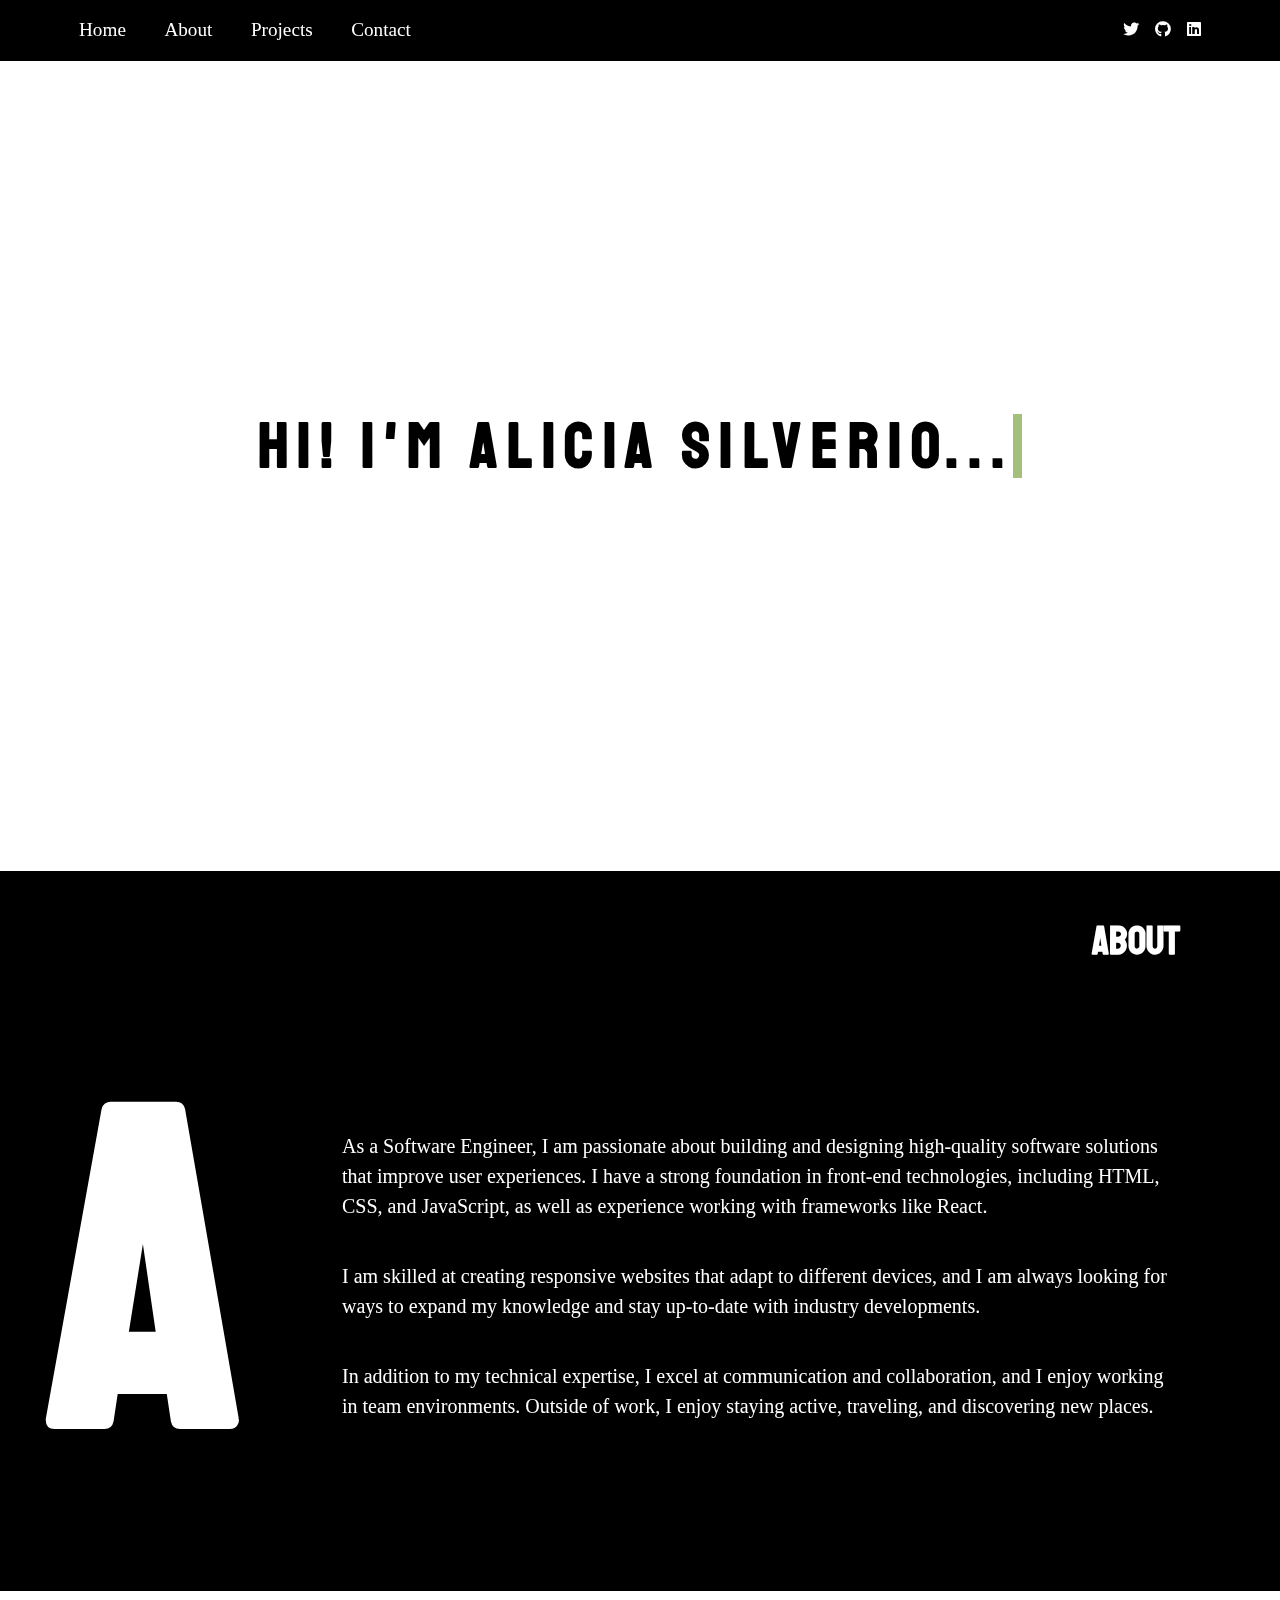
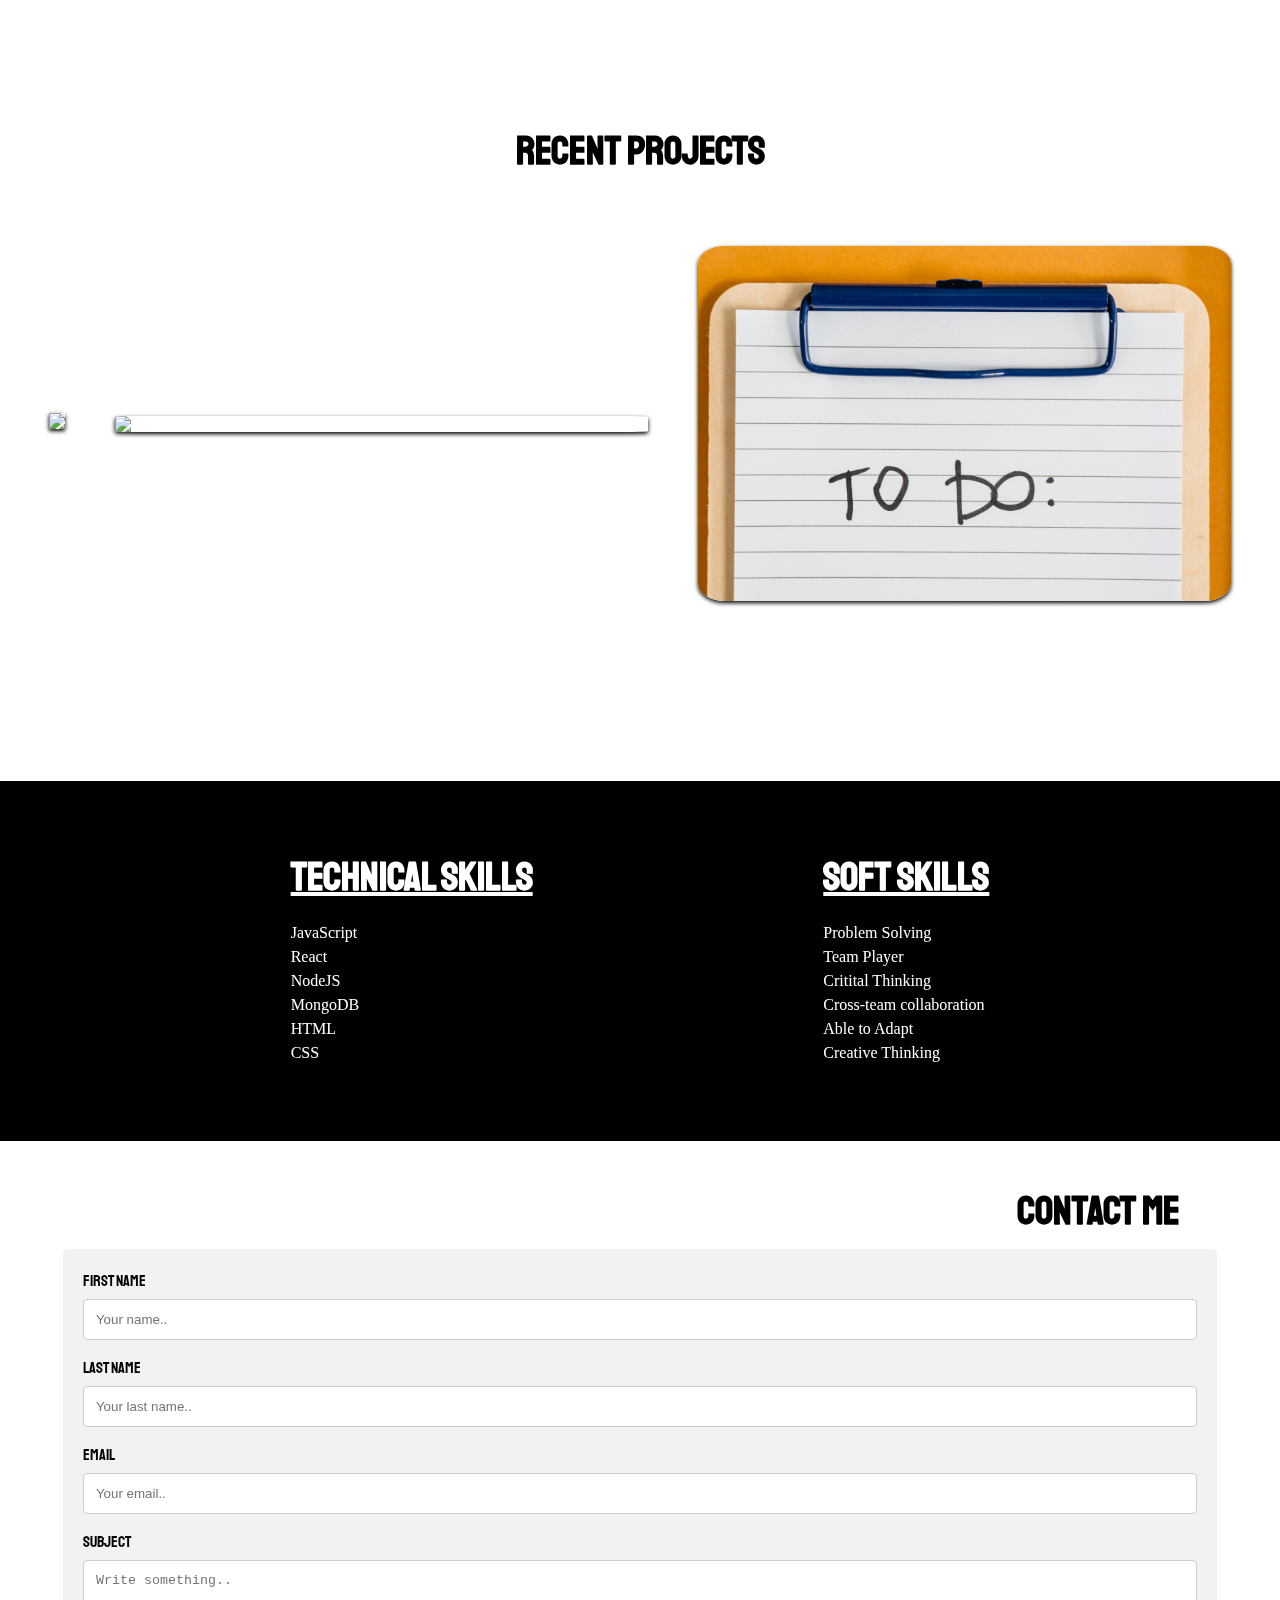
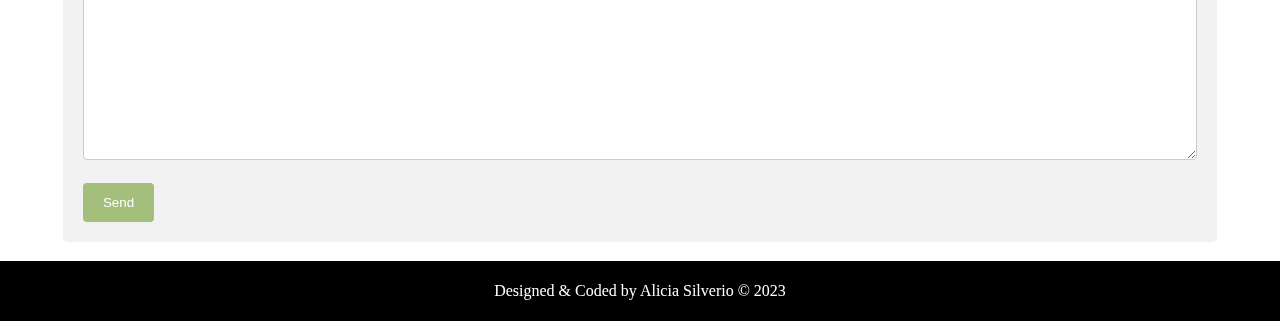
==== index.html @ 3a00648f "year update" ====
<!DOCTYPE html>
<html lang="en">
  <head>
    <meta charset="UTF-8" />
    <meta name="viewport" content="width=device-width, initial-scale=1.0" />
    <title>Alicia's Site &hearts;</title>
    <script src="https://unpkg.com/scrollreveal"></script>
    <script src="https://unpkg.com/cursor-effects@latest/dist/browser.js"></script>
    <link rel="stylesheet" href="https://cdnjs.cloudflare.com/ajax/libs/font-awesome/5.14.0/css/all.min.css"/>
    <link rel="stylesheet" href="style.css" />
  </head>
  <!-- Body -->
  <body>
    <nav class="navbar">
      <div class="nav-center">
        <!-- nav header -->
        <div class="nav-header">
            <!-- links -->
          <ul class="links">
            <li>
              <a href="#home-section" class="nav-links" >home</a>
            </li>
            <li>
              <a href="#about-me-section" class="nav-links">about</a>
            </li>
            <li>
              <a href="#projects-section" class="nav-links">projects</a>
            </li>
            <li>
              <a href="#contact-section" class="nav-links">contact</a>
            </li>
          </ul>          
          <button class="nav-toggle">
            <i class="fas fa-bars"></i>
          </button>
        </div>



        <!-- social media -->
        <ul class="social-icons">
          <li>
            <a href="https://twitter.com/aliciasilverio_" target="_blank">
              <i class="fab fa-twitter"></i>
            </a>
          </li>
          <li>
            <a href="https://github.com/aliciasilverio" target="_blank">
              <i class="fab fa-github"></i>
            </a>
          </li>
          <li>
            <a href="https://www.linkedin.com/in/alicia-silverio/" target="_blank">
              <i class="fab fa-linkedin"></i>
            </a>
          </li>
        </ul>
      </div>
    </nav>

      

    <!-- Home Section -->
    <a name="home-section">
    <section class="home-section">
      
      <div class="typewriter">
        <h1>Hi! I'm Alicia Silverio...</h1>
        <h2 id="showMe">Software Engineer</h2>
      </div>
    </section>
  </a>

<!-- z-index 0: video background -->
<!-- z-index 1: white background -->
<!-- z-index 2: heart with transparent background and video background on the same index-->

    <!-- About Me Section -->
    <a name="about-me-section">
    <section class="about-me-section">
      <h2 class="about">About</h2>
      <div class="col-container" class="about-me-text-section">
        <div>
          <h1 class="A" >A</h1>
        </div>
        <div class="col">
          <p class="about-me-text">As a Software Engineer, I am passionate about building and designing high-quality software solutions that improve user experiences. I have a strong foundation in front-end technologies, including HTML, CSS, and JavaScript, as well as experience working with frameworks like React.</p>
          <p class="about-me-text">I am skilled at creating responsive websites that adapt to different devices, and I am always looking for ways to expand my knowledge and stay up-to-date with industry developments. </p>
          <p class="about-me-text">In addition to my technical expertise, I excel at communication and collaboration, and I enjoy working in team environments. Outside of work, I enjoy staying active, traveling, and discovering new places.</p>
        </div>
      </div>
      </section>
    </a>
      

        <!-- Projects Section -->
        <a name="projects-section">
<section class="projects-section">
<!-- <div class="giphy">
  <iframe src="https://giphy.com/embed/3oEjI6SIIHBdRxXI40" width="480" height="480" frameBorder="0" class="giphy-embed"></iframe><a href=""></a>
  <iframe src="https://giphy.com/embed/3oEjI6SIIHBdRxXI40" width="480" height="480" frameBorder="0" class="giphy-embed"></iframe><a href=""></a>
  <iframe src="https://giphy.com/embed/3oEjI6SIIHBdRxXI40" width="480" height="480" frameBorder="0" class="giphy-embed"></iframe><a href=""></a>
</div> -->
    <h2 class="projects-h2">Recent Projects</h2>
    <div class="projects-container">
    <div class="projects">
      <img src="images/colors.jpeg" class="images">
      <div class="project-info">
        <div class="project-title">Color Flipper</div>
        <p style="margin-left: 20px; margin-right: 20px;">Color Flipper is a web app that allows users to flip through different colors and find the perfect shade. There are two modes available: predefined colors or a selection of hex colors. Users can easily experiment with different color combinations.</p>
        <div class="buttons-container">
          <a class="github-button-link" href="https://github.com/aliciasilverio/color-flipper" target="__blank" rel="noreferrer noopener">GitHub</a>
          <!-- <a class="site-button-link" href="https://aliciasilverio.github.io/color-flipper/" target="__blank" rel="noreferrer noopener">Site</a> -->
        </div>      
      </div>
    </div>

    <div class="projects">
      <img src="images/videoify.jpeg" class="images">
      <div class="project-info">
        <div class="project-title">Videoify</div>
        <p style="margin-left: 20px; margin-right: 20px;">"Videoify" is a music web app that allows users to search for and add their favorite YouTube videos to a personalized playlist. It has full CRUD functionality and uses the YouTube API.</p>
        <div class="buttons-container">
          <a class="github-button-link" href="https://github.com/aliciasilverio/Video-ify-front-end" target="__blank" rel="noreferrer noopener">GitHub</a>
        </div>    
      </div>
    </div>
    <div class="projects">
      <img src="images/to-do.jpeg" class="images">
      <div class="project-info">
        <div class="project-title">To-Do Project</div>
        <p style="margin-left: 20px; margin-right: 20px;">This web app that allows users to add, remove, and prioritize tasks in an efficient and user-friendly manner. It is responsive and built with HTML, CSS, and JavaScript to provide a seamless user experience.</p>
        <div class="buttons-container">
          <a class="github-button-link" href="https://github.com/aliciasilverio/todo-list" target="__blank" rel="noreferrer noopener">GitHub</a>
          <!-- <a class="site-button-link" href="https://aliciasilverio.github.io/todo-list/" target="__blank" rel="noreferrer noopener">Site</a> -->
        </div>
      </div>
    </div>
    </div>
</section>
</a>

      <!-- Background Video Section -->
      <section class="background-video-section">
        <div class="parallaxvideo">
          <video autoplay muted loop>
          <source src="videos/Grass - 66810.mp4" type="video/mp4">
          </video>
        </div>
      </section>

<!-- Skills Section -->

<section class="skills-section">

    <div class="technical">
    <h2>Technical Skills</h2>
    <br>
    <ul>
      <li>JavaScript</li>
      <li>React</li>
      <li>NodeJS</li>
      <li>MongoDB</li>
      <li>HTML</li>
      <li>CSS</li>
    </ul>
  </div>
  <div class="soft">
    <h2>Soft Skills</h2>
    <br>
    <ul>
      <li>Problem Solving</li>
      <li>Team Player</li>
      <li>Critital Thinking</li>
      <li>Cross-team collaboration</li>
      <li>Able to Adapt</li>
      <li>Creative Thinking</li>
    </ul>
  </div>
</section>

<!-- Contact Section -->
<a name="contact-section">
<section class="contact-section">
  <h2 class="contact">Contact Me</h2>
  <div class="col-container" class="about-me-text-section">
      <div class="container">
        <form action="mailto:someone@example.com" method="post" enctype="text/plain">      

          <label for="fname">First Name</label>
          <input type="text" id="fname" name="firstname" placeholder="Your name..">
      
          <label for="lname">Last Name</label>
          <input type="text" id="lname" name="lastname" placeholder="Your last name..">
      
          <label for="email">Email</label>
          <input type="text" id="email" name="email" placeholder="Your email..">

          <label for="subject">Subject</label>
          <textarea id="subject" name="subject" placeholder="Write something.." style="height:200px"></textarea>
      
          <input type="submit" value="Send">
      
        </form>
      </div>
    </div>
  </div>
</section>
</a>

<div class="footer">
  <p>Designed & Coded by Alicia Silverio © 2023</p>
</div>


    <!-- javascript -->
    <script src="app.js"></script>
  </body>
</html>
---- style.css ----
/* #F2D7D9 #D3CEDF #9CB4CC #748DA6 */
@import url("https://fonts.googleapis.com/css?family=Open+Sans|Roboto:400,700&display=swap");
@import url('https://fonts.googleapis.com/css2?family=Cairo+Play:wght@1000&family=Itim&family=Nabla&family=Noto+Sans:wght@500&family=Roboto:wght@300&family=Rubik+Vinyl&family=Zen+Dots&display=swap');
@import url('https://fonts.googleapis.com/css2?family=Cairo+Play:wght@1000&family=Itim&family=Nabla&family=Noto+Sans:wght@500&family=Roboto:wght@300&family=Rubik+Vinyl&family=Sacramento&family=Staatliches&family=Zen+Dots&display=swap');

*,
::after,
::before {
  margin: 0;
  padding: 0;
  box-sizing: border-box;
}

html {
  scroll-behavior: smooth;
  margin-bottom: 0;
}
body {
  /* background: linear-gradient(to right, #F08D7E, #EFA18A,#E2BAB1,#DDA6B9,#ACAEC5); */
  line-height: 1.5;
  font-size: 0.875rem;
  background-color: white;
  max-width: 100%;
}

  img {
  max-width:100%;
  max-height:100%;
}

  ul {
  list-style-type: none;
}

  a {
  text-decoration: none;
  cursor: pointer;
  color: black;
  border-color: black;
  
}

h1 {
    color: black;
    font-size: 3rem;
}

h2 {
  color: black;
  font-size: 2rem;
  font-weight: 1000;
  font-family: 'Staatliches', cursive;
}

h3 {
  color: black;
  font-size: 1.25rem;
}

h4 {
  color: black;
  font-size: 0.875rem;
}

p {
  color: black;
  display: block;
  margin-block-start: 1em;
  margin-block-end: 1em;
  margin-inline-start: 0px;
  margin-inline-end: 0px;
}

@media screen and (min-width: 800px) {
  h1 {
    font-size: 4rem;
  }
  h2 {
    font-size: 2.5rem;
  }
  h3 {
    font-size: 1.75rem;
  }
  h4 {
    font-size: 1rem;
  }
  body {
    font-size: 1rem;
  }
  h1,
  h2,
  h3,
  h4 {
    line-height: 1;
  }

}

hr {
  height: 25px;
  background: url(/uploads/media/default/0001/01/e7a97bd9b2d25886cc7b9115de83b6b28b73b90b.jpeg) no-repeat center;
  border: none;
}

/* section */
.section {
  padding: 5rem 0;
}

.section-center {
  width: 90vw;
  margin: 0 auto;
  max-width: 1170px;
}

 @media screen and (min-width: 992px)  {
  .section-center {
    width: 95vw;
  }
}


/* 
Navbar
*/

nav {
background-color: #000000;
box-shadow: 0 2px 4px 0 rgba(255, 255, 255, 0.842);
position: sticky;
top: 0;
z-index: 2;
transition: top 0.3s;
}
.nav-header {
  display: flex;
  align-items: center;
  justify-content: space-between;
  padding: 1rem;
}
.nav-toggle {
  font-size: 1.5rem;
  background: transparent;
  border-color: transparent;
  transition: var(--transition);
  cursor: pointer;
  color: white;
}
.nav-toggle:hover {
  transform: rotate(90deg);
}
.logo {
  height: 40px;
}
.links a {
  color: white;
  font-size: 1.2rem;
  text-transform: capitalize;
  display: block;
  padding: 0.5rem 1rem;
  transition: var(--transition);
}
.nav-links{
  transition: 0.3s;
}
.nav-links:hover {
  color: #A4BE7B;
  transform: scale(1.2)
}
.nav-links:active {
  color: #A4BE7B;
}

.social-icons {
  display: none;
}
.links {
  height: 0;
  overflow: hidden;
  transition: var(--transition);
  gap: 2.5vh;
}

.show-links {
  height: 12rem;
}
/* diff screen size */
@media screen and (min-width: 845px) {
  .nav-center {
    max-width: 1170px;
    margin: 0 auto;
    display: flex;
    align-items: center;
    justify-content: space-between;
    padding: 1rem;
  }
  .nav-header {
    padding: 0;
  }
  .nav-toggle {
    display: none;
  }
  .links {
    height: auto;
    display: flex;
  }
  .links a {
    padding: 0;
    margin: 0 0.5rem;
  }
  .links a:hover {
    padding: 0;
    background: transparent;
  }
  .social-icons {
    display: flex;
    text-decoration: none;
  }
  .social-icons a {
    margin: 0 0.5rem;
    transition: var(--transition);
    color: white;
  }
  .social-icons a:hover {
    color: #957BBE;
}

/* CSS code for the link animation */
.animated-link {
  transition: all 0.2s ease-in-out;
}

/* When the mouse hovers over the link, increase the font size */
.animated-link:hover {
  transform: scale(1.5);
}
.C {
  display: none
  }

}
/* HOME SECTION */
.home-section {
  height: 90vh;
  display: flex;
  flex-direction: column;
  align-items: center;
  justify-content: center;
  background: transparent;
}

@keyframes gradient {
    0% {
        background-position: 0% 50%;
    }
    50% {
        background-position: 100% 50%;
    }
    100% {
        background-position: 0% 50%;
    }
}

.typewriter {
  display: flex;
  flex-direction: column;
}
.typewriter h1 {
  overflow: hidden; /* Ensures the content is not revealed until the animation */
  border-right: .15em solid #A4BE7B; /* The typwriter cursor */
  white-space: nowrap; /* Keeps the content on a single line */
  margin: 0 auto; /* Gives that scrolling effect as the typing happens */
  letter-spacing: .15em; /* Adjust as needed */
  font-family: 'Staatliches', cursive;
  animation: 
    typing 3.5s steps(40, end),
    blink-caret .75s step-end infinite;
}
/* The typing effect */
@keyframes typing {
  from { width: 0 }
  to { width: 100% }
}
/* The typewriter cursor effect */
@keyframes blink-caret {
  from, to { border-color: transparent }
  50% { border-color: #A4BE7B; }
}

#showMe {
  animation: cssAnimation 0s 4s forwards;
  visibility: hidden;
  color: #A4BE7B;
}
@keyframes cssAnimation {
  to   { visibility: visible; }
}




/* background */


@keyframes slide {
  0% {
    transform:translateX(-25%);
  }
  100% {
    transform:translateX(25%);
  }
}

/* heart */

/* #heart {
  position: absolute;
  width: 100px;
  height: 90px;
  margin-top: 10px;
  z-index: 1
}

#heart::before, #heart::after {
  content: "";
  position: absolute;
  top: 0;
  width: 52px;
  height: 80px;
  border-radius: 50px 50px 0 0;
  background: transparent;
}
#heart::before {
  left: 50px;
  transform: rotate(-45deg);
  transform-origin: 0 100%;
}
#heart::after {
  left: 0;
  transform: rotate(45deg);
  transform-origin: 100% 100%;
} */


/* ABOUT ME SECTION */
.about-me-section {
  min-height: 70vh;
  background-color: black;
  z-index: 2
}
.about {
  color: white;
  text-align: right;
  margin-right: 100px;
  padding-top: 50px;
  font-family: 'Staatliches', cursive;
}
.A {
  color: white;
  font-family: 'Courier New', Courier, monospace;
  font-size: 450px;
  font-family: 'Staatliches', cursive;
}
.about-me-text {
 color: white;
}
.col-container {
min-height: 70vh;
display: flex;
flex-direction: row;
justify-content: center;
align-items: center;
align-content: center;
margin-left: 50px;
margin-right: 50px;
}
.col {
margin-left: 100px;
margin-right: 50px;
display: flex;
flex-direction: column;
justify-content: space-between;
font-size: 20px;
}



/* Background Video Section */

/* .background-video-section { */
  /* height: 100vh;
  width: 100vh; */
/* } */

.parallaxvideo{ 
  /* height: 300px; */
  padding-bottom: 50px;
  padding-top: 50px; 
}
.parallaxvideo video{ 
  min-width:fit-content;
  position: fixed;
  top:0;
  z-index: -999;
}
.parallaxvideo h1 {
color: #fff;
font-size: 76px;
font-weight: 700;
text-align: center;
text-transform: uppercase;
}



/* PROJECTS SECTION */
/* .giphy {
  position: absolute; 
  display: flex;
} */

.projects-section {
  min-height: 70vh;
  display: flex;
  align-items: center; 
  margin-top: 60px;
  background-color: white;
  flex-direction: column;
  z-index: 2;
}

.projects-h2 {
  margin-bottom: 50px;
  margin-top: 80px;
  font-family: 'Staatliches', cursive;
}
.projects-h2:hover {transform: scale(1.1)}


.project-title {
  font-weight: bold;
  font-family: 'Staatliches', cursive;
  font-size: 20px;
}

.projects {
  margin: 25px;
  display: flex;
  align-items: center;
  position: relative;
  text-align: center;
}
.projects-container {
  display: flex;
  flex-direction: row;
}
.images {
  width: 533.3px;
  height: 333.3px;
  border-radius: 5%;
  opacity: 1;
  height: auto;
  backface-visibility: hidden;
  position: relative; 
  box-shadow: 0 2px 4px 0 black;
}

.projects:hover .images {
  filter: blur(4px);
}
.projects div{
  opacity: 0;
}
.projects:hover div{
  opacity: 1;
}
.project-info{
  display: flex;
  flex-direction: column;
  justify-content: center;
  align-items: center;
  text-align: center;
  color: #000000;
  background-color: rgb(255, 255, 255, 0.8);
  border-radius: 5%;
  width: 355.55px;
  height: 222.2px;
  font-size: 0.8rem;
  position: absolute;
  top: 50%;
  left: 50%;
  transform: translate(-50%, -50%);
}
/* Text (located inside of "projects" div) is hidden until hovered over */
.github-button-link {
  background-color: transparent;
  border: 1px solid #000000;
  border-radius: 5px;
  padding: 2px 20px;
  margin: 0px 5px;
}

.github-button-link:hover {
  background-color: black;
  color: white;
}

.site-button-link {
  background-color: transparent;
  border: 1px solid #000000;
  border-radius: 5px;
  padding: 2px 20px;
  margin: 0px 5px;
}

.site-button-link:hover {
  background-color: #A4BE7B;
  color: white;
  border: 1px solid #A4BE7B;

}




/* smaller screen PROJECTS */
@media screen and (max-width: 650px) {
  body {
    line-height: 1.5;
    font-size: 0.875rem;
    background-color: white;
    max-width: 100%;
  }
  img {
    max-width:fit-content;
    max-height:fit-content;
  }
  .projects {
    margin: 15px;
  }
  .projects-section {
    min-height: 1300px;
    min-width: fit-content;
    display: flex;
    align-items: center; 
    flex-direction: column;
  }
  
  .projects {
    margin: 25px;
    display: flex;
    align-items: center;
    text-align: center;
  }
  .projects-container {
    display: flex;
    flex-direction: column;
  }
  .images {
    min-width: 533.3px;
    min-height: 333.3px;
    border-radius: 5%;
  }

   .parallaxvideo { /* hottie */
    display: none;
  }
  .home-section {
    background: linear-gradient(-45deg,#000000, #A4BE7B, #957BBE, #ffffff );
    background-size: 400% 400%;
    animation: gradient 15s ease infinite;
  }
  .project-info{
    /* display: flex; */
    flex-direction: column;
    min-width: 355.55px;
    min-height: 222.2px;
  }
.C {
  display: none;
}
.A {
  display: none;
}
  }
  .about-me-text-section {
    min-height: fit-content;
  }


/* SKILLS */

.skills-section {
  background-color: #000000;
  height: 40vh;
  display: flex;
  flex-direction: row;
  justify-content: space-evenly;
  align-items: center;
}
.skills-section h2{
  color: white;
  font-family: 'Staatliches', cursive;
}
.technical {
  color: white;
  display: flex;
  flex-direction: column;
}
.technical h2{text-decoration: underline;}
.technical h2:hover{transform: scale(1.1)}
.technical li{
  text-decoration: none;
  font-size: 16px;
}
.soft {
  color: white;
  display: flex;
  flex-direction: column;
}
.soft li {
  text-decoration: none;
  font-size: 16px;
}
.soft h2 {text-decoration: underline;}
.soft h2:hover{transform: scale(1.1)}

/* CONTACT SECTION */


.contact-section {
  min-height: 80vh;
  background-color: white;
  z-index: 2;
}
.contact {
  color: black;  text-align: right;
  margin-right: 100px;
  padding-top: 50px;
  font-family: 'Staatliches', cursive;
}
/* .C {
  font-family: 'Courier New', Courier, monospace;
  font-size: 450px;
  font-family: 'Staatliches', cursive;
} */
label {
  font-family: 'Staatliches', cursive;

}

/* Style inputs with type="text", select elements and textareas */
input[type=text], select, textarea {
  width: 100%; /* Full width */
  padding: 12px; /* Some padding */ 
  border: 1px solid #ccc; /* Gray border */
  border-radius: 4px; /* Rounded borders */
  box-sizing: border-box; /* Make sure that padding and width stays in place */
  margin-top: 6px; /* Add a top margin */
  margin-bottom: 16px; /* Bottom margin */
  resize: vertical /* Allow the user to vertically resize the textarea (not horizontally) */
  
}


/* Style the submit button with a specific background color etc */
input[type=submit] {
  background-color: #A4BE7B;
  color: white;
  padding: 12px 20px;
  border: none;
  border-radius: 4px;
  cursor: pointer;
}

/* When moving the mouse over the submit button, add a darker green color */
input[type=submit]:hover {
  background-color: #957BBE;
}

/* Add a background color and some padding around the form */
.container {
  border-radius: 5px;
  background-color: #f2f2f2;
  padding: 20px;
}
/*  */






/* FOOTER  */
.footer {
  bottom: 0;
  width: 100%;
  height: 2.5rem;  
  background-color: black;
  text-align: center;
  height: 60px;
  display: flex;
  flex-direction: column;
  justify-content: center;
  align-items: center;
  z-index:3;
  margin: 0;
}
.footer p:hover {
  color: #957BBE;
}

.footer p{
  color: white;
} 
 

/* FADING THESE IN */

/* #A4BE7B #957BBE */
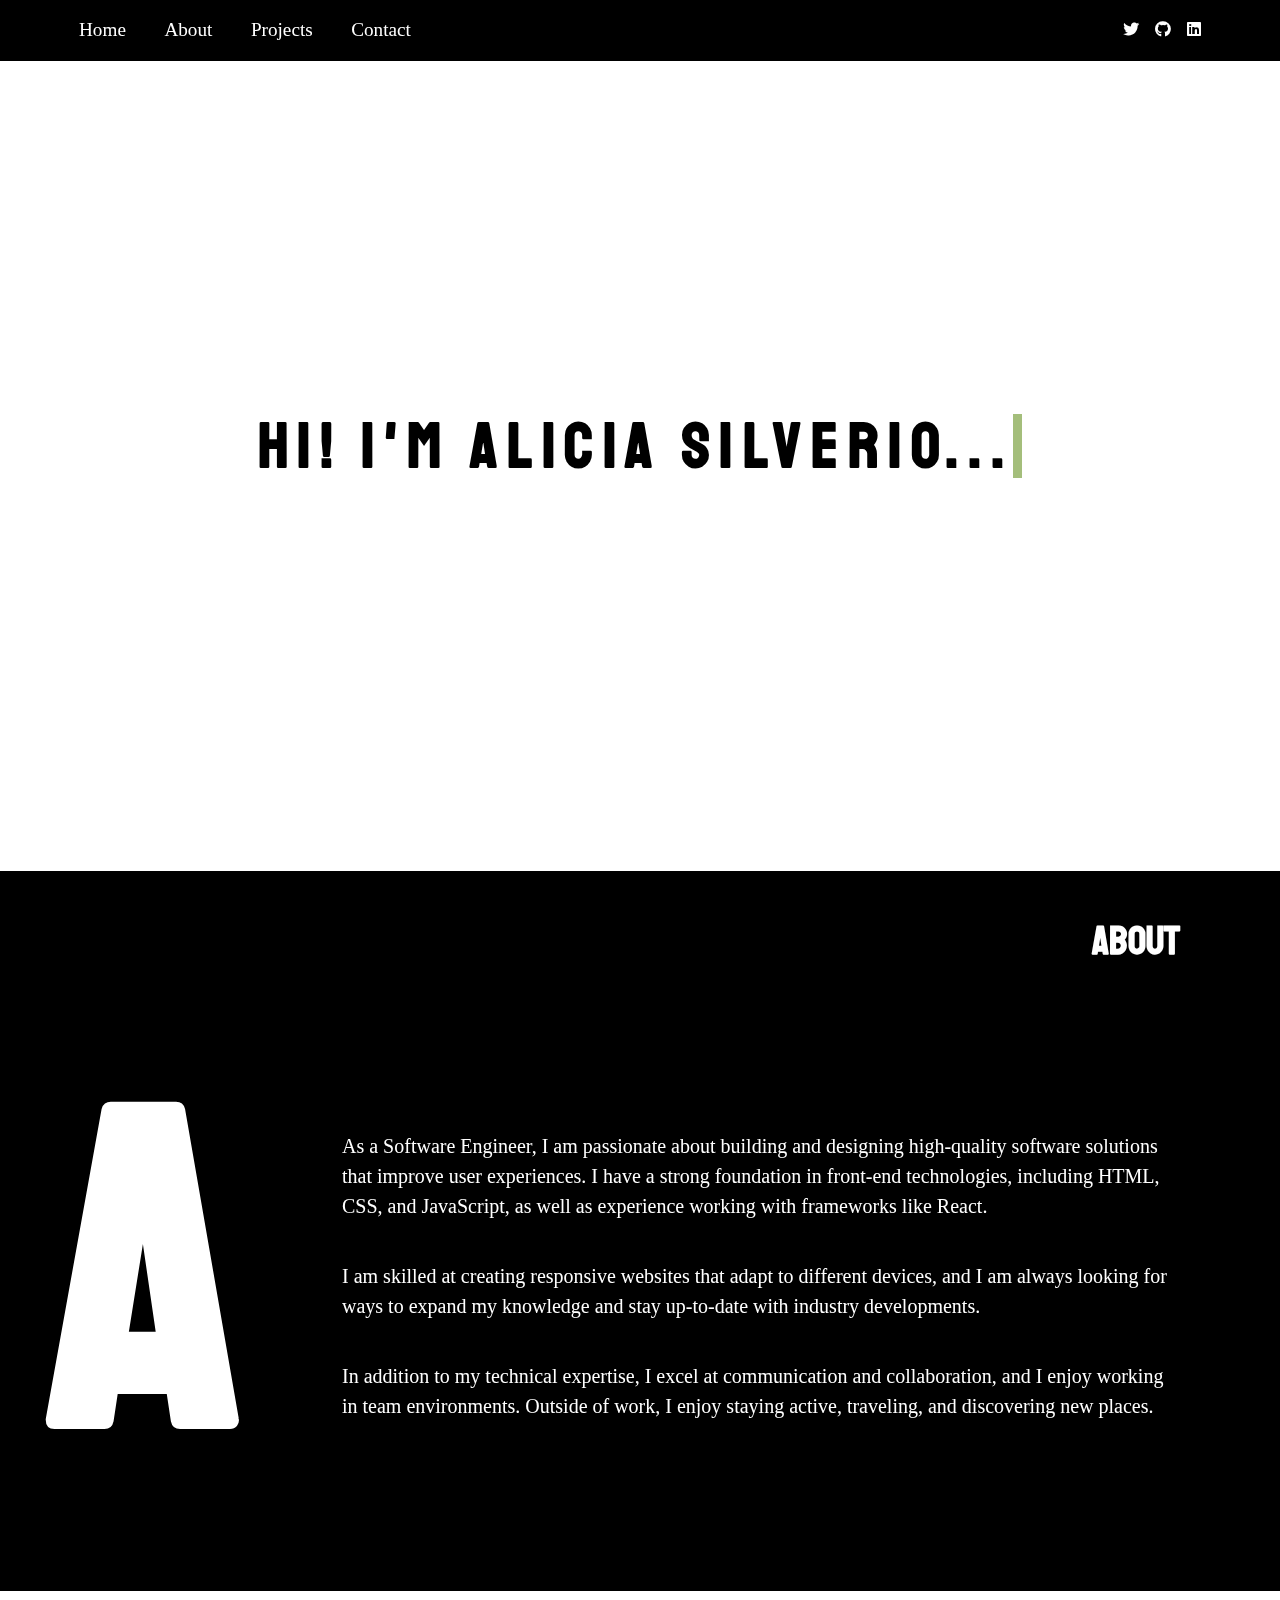
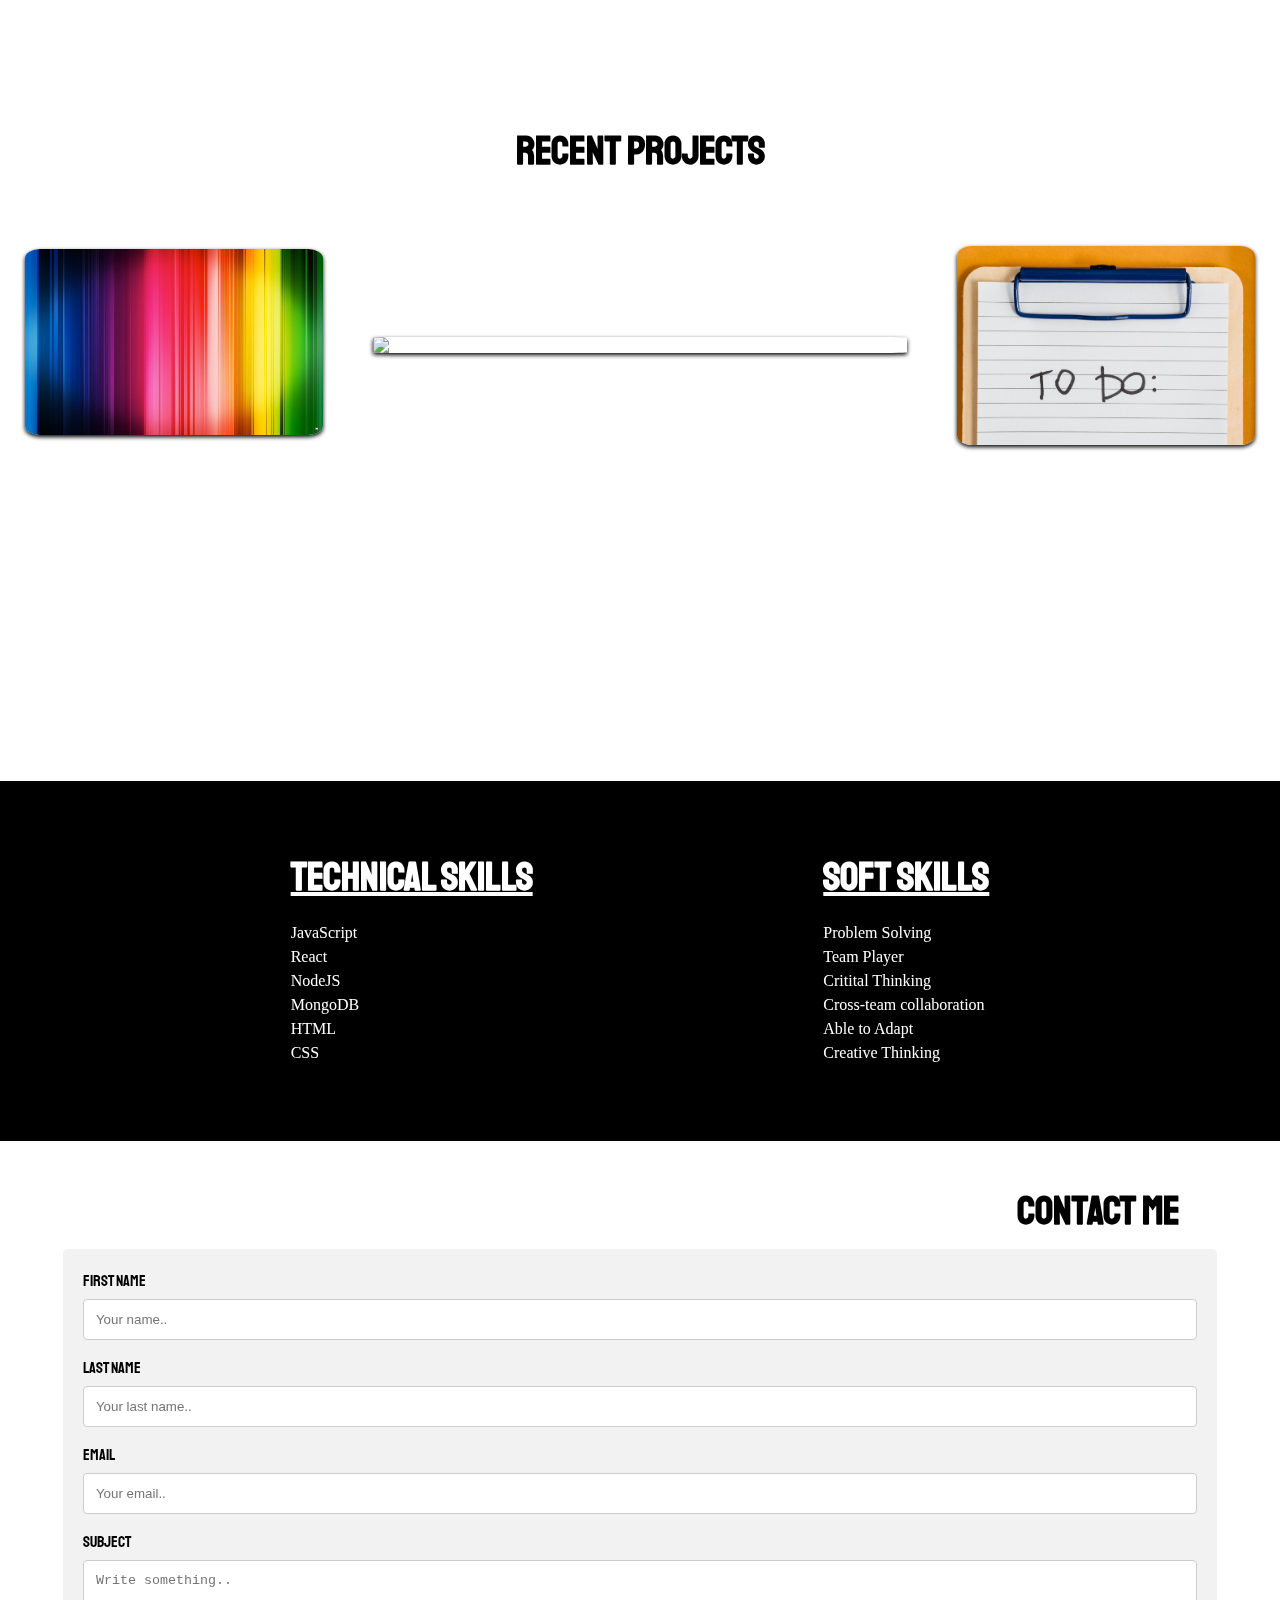
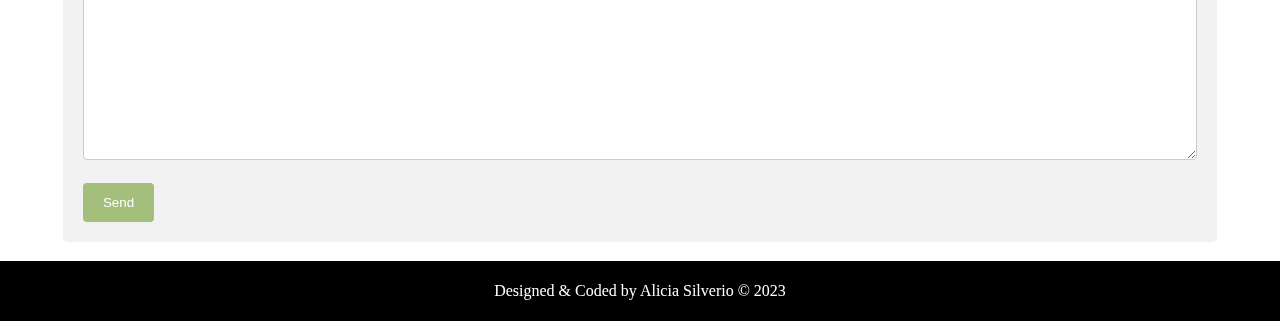
==== commit fbc49b1c: "colors" ====
--- a/index.html
+++ b/index.html
@@ -104,7 +104,7 @@
     <h2 class="projects-h2">Recent Projects</h2>
     <div class="projects-container">
     <div class="projects">
-      <img src="images/colors.jpeg" class="images">
+      <img src="images/colors_.jpeg" class="images">
       <div class="project-info">
         <div class="project-title">Color Flipper</div>
         <p style="margin-left: 20px; margin-right: 20px;">Color Flipper is a web app that allows users to flip through different colors and find the perfect shade. There are two modes available: predefined colors or a selection of hex colors. Users can easily experiment with different color combinations.</p>
@@ -116,7 +116,7 @@
     </div>
 
     <div class="projects">
-      <img src="images/videoify.jpeg" class="images">
+      <img src="images/videoify_img.jpeg" class="images">
       <div class="project-info">
         <div class="project-title">Videoify</div>
         <p style="margin-left: 20px; margin-right: 20px;">"Videoify" is a music web app that allows users to search for and add their favorite YouTube videos to a personalized playlist. It has full CRUD functionality and uses the YouTube API.</p>
@@ -144,7 +144,7 @@
       <section class="background-video-section">
         <div class="parallaxvideo">
           <video autoplay muted loop>
-          <source src="videos/Grass - 66810.mp4" type="video/mp4">
+          <source src="videos/Grass - 66810_.mp4" type="video/mp4">
           </video>
         </div>
       </section>
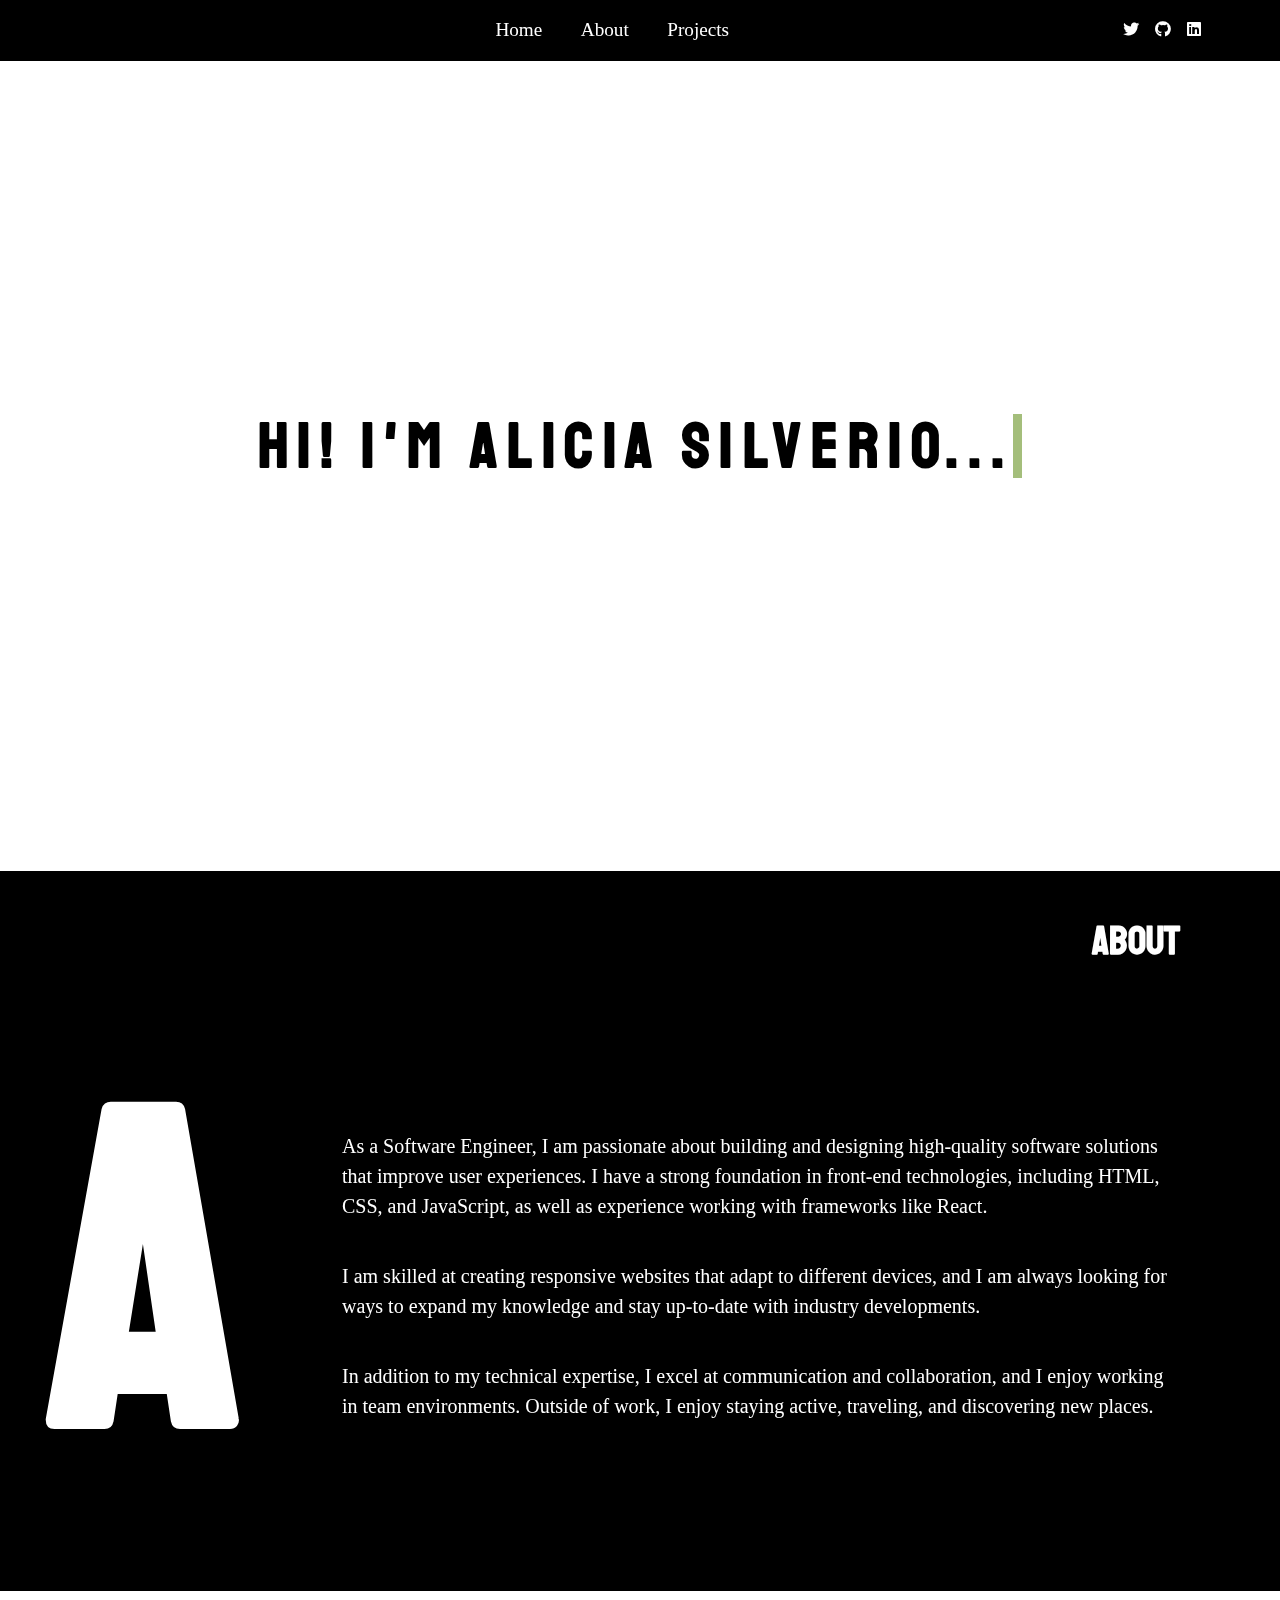
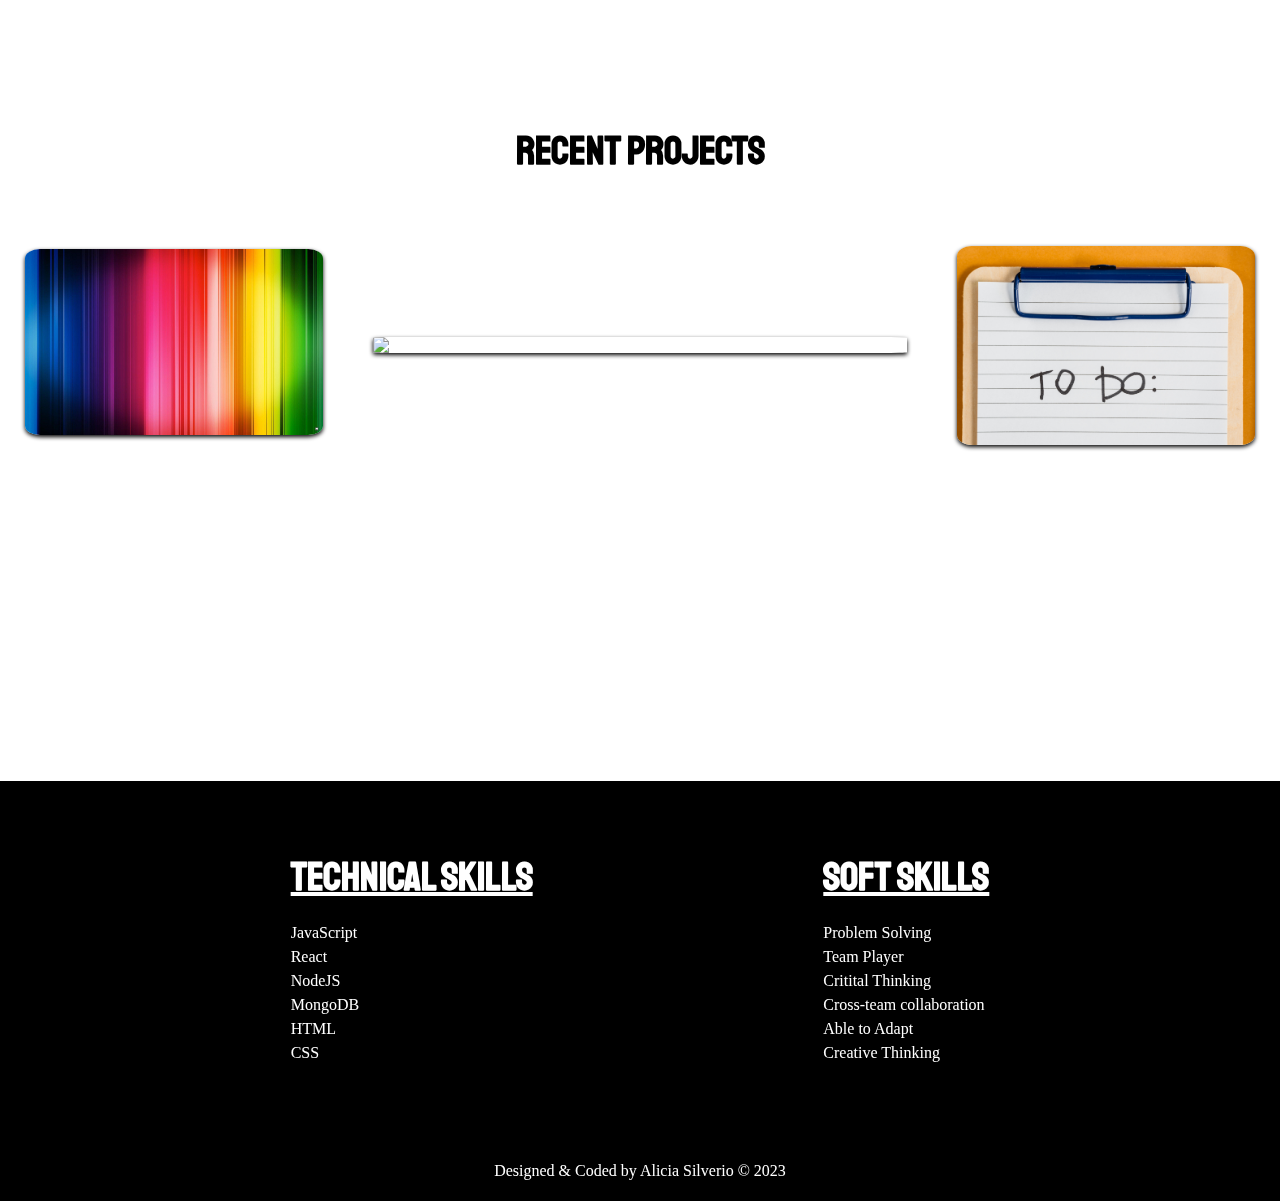
==== commit f2fb4891: "latest update" ====
--- a/index.html
+++ b/index.html
@@ -11,6 +11,7 @@
   </head>
   <!-- Body -->
   <body>
+    <a name="home-section">
     <nav class="navbar">
       <div class="nav-center">
         <!-- nav header -->
@@ -26,9 +27,9 @@
             <li>
               <a href="#projects-section" class="nav-links">projects</a>
             </li>
-            <li>
+            <!-- <li>
               <a href="#contact-section" class="nav-links">contact</a>
-            </li>
+            </li> -->
           </ul>          
           <button class="nav-toggle">
             <i class="fas fa-bars"></i>
@@ -61,22 +62,25 @@
       
 
     <!-- Home Section -->
-    <a name="home-section">
     <section class="home-section">
       
       <div class="typewriter">
         <h1>Hi! I'm Alicia Silverio...</h1>
         <h2 id="showMe">Software Engineer</h2>
-      </div>
+      </div>   
     </section>
   </a>
+ 
+
+
 
 <!-- z-index 0: video background -->
 <!-- z-index 1: white background -->
 <!-- z-index 2: heart with transparent background and video background on the same index-->
 
     <!-- About Me Section -->
-    <a name="about-me-section">
+    <a name="about-me-section"></a>
+    <div></div>
     <section class="about-me-section">
       <h2 class="about">About</h2>
       <div class="col-container" class="about-me-text-section">
@@ -181,11 +185,11 @@
 
 <!-- Contact Section -->
 <a name="contact-section">
-<section class="contact-section">
+<!-- <section class="contact-section">
   <h2 class="contact">Contact Me</h2>
   <div class="col-container" class="about-me-text-section">
       <div class="container">
-        <form action="mailto:someone@example.com" method="post" enctype="text/plain">      
+        <form action="mailto:aliciaalicia2455@gmail.com" method="post" enctype="text/plain">      
 
           <label for="fname">First Name</label>
           <input type="text" id="fname" name="firstname" placeholder="Your name..">
@@ -205,7 +209,7 @@
       </div>
     </div>
   </div>
-</section>
+</section> -->
 </a>
 
 <div class="footer">
--- a/style.css
+++ b/style.css
@@ -222,7 +222,7 @@
     color: white;
   }
   .social-icons a:hover {
-    color: #957BBE;
+    color: #47572c;
 }
 
 /* CSS code for the link animation */
@@ -348,6 +348,7 @@
   background-color: black;
   z-index: 2
 }
+
 .about {
   color: white;
   text-align: right;
@@ -675,7 +676,7 @@
 
 /* When moving the mouse over the submit button, add a darker green color */
 input[type=submit]:hover {
-  background-color: #957BBE;
+  background-color: #47572c;
 }
 
 /* Add a background color and some padding around the form */
@@ -707,7 +708,7 @@
   margin: 0;
 }
 .footer p:hover {
-  color: #957BBE;
+  color: #47572c;
 }
 
 .footer p{
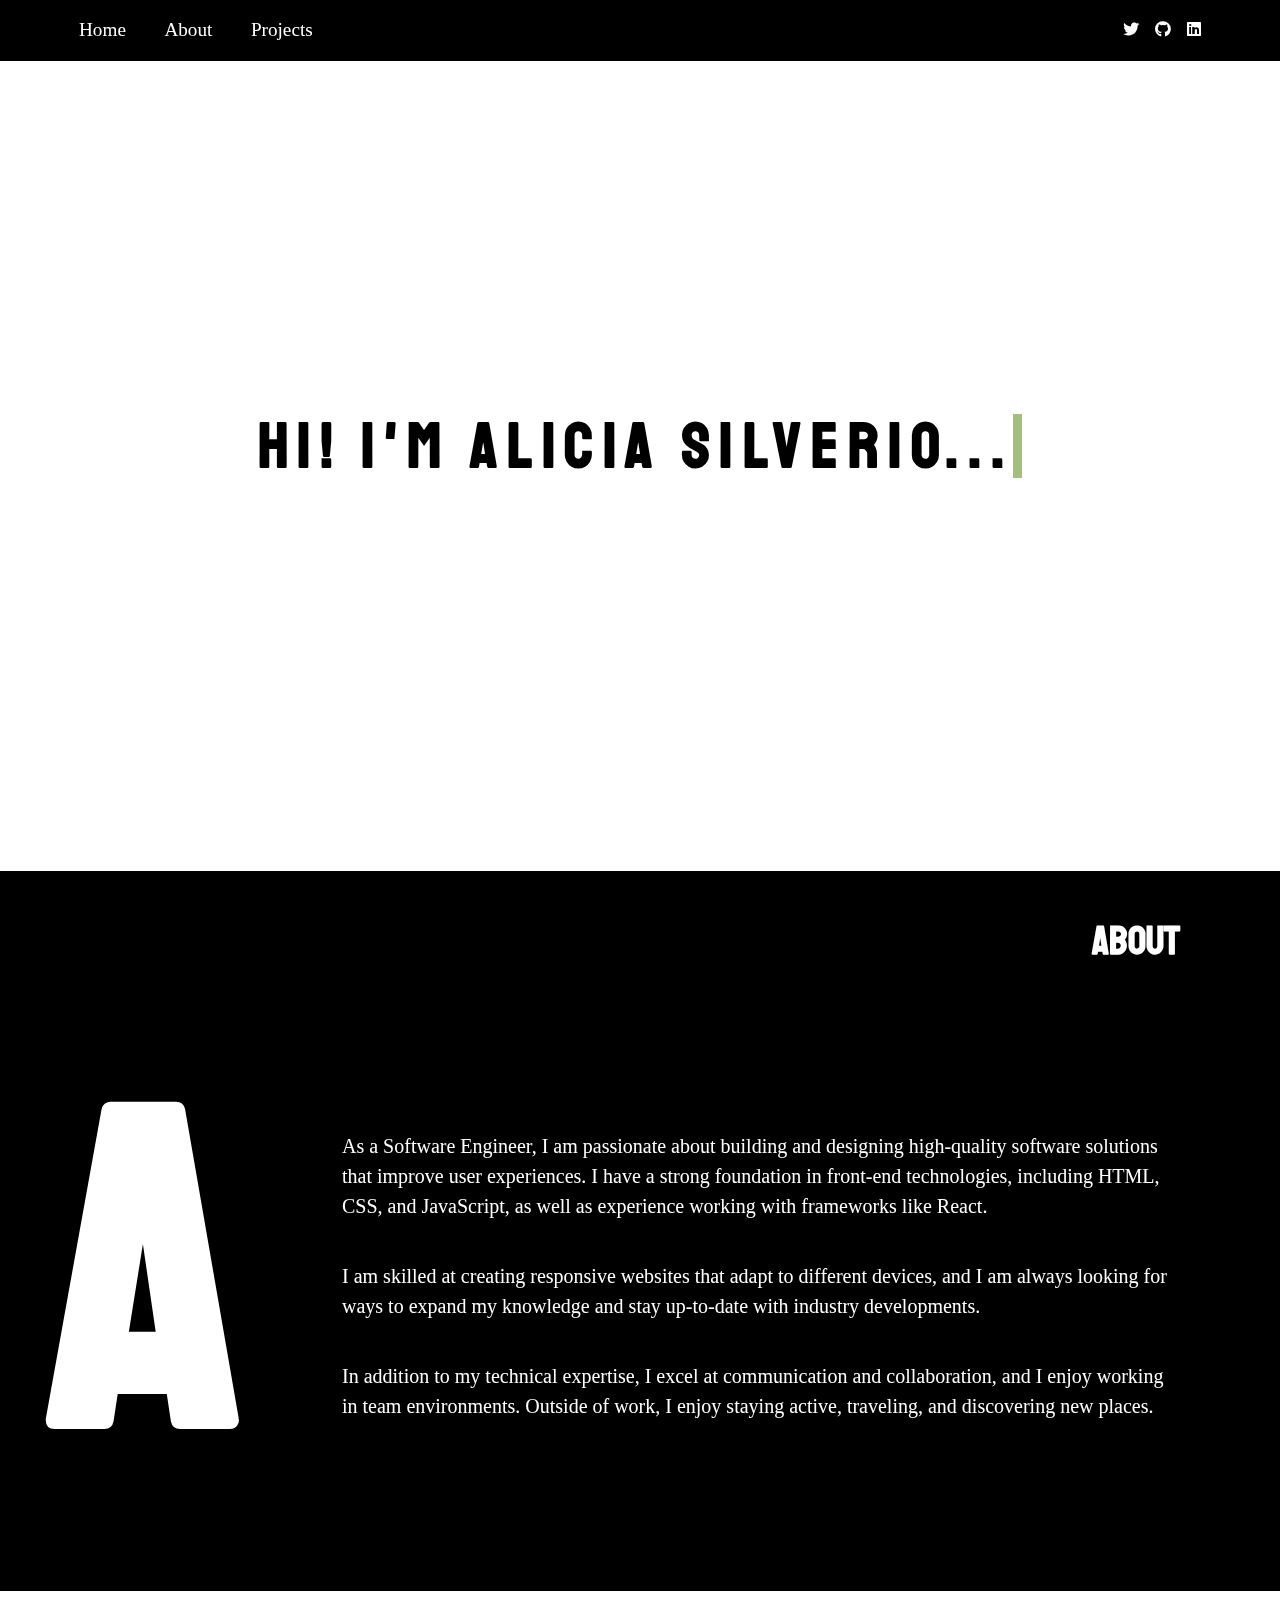
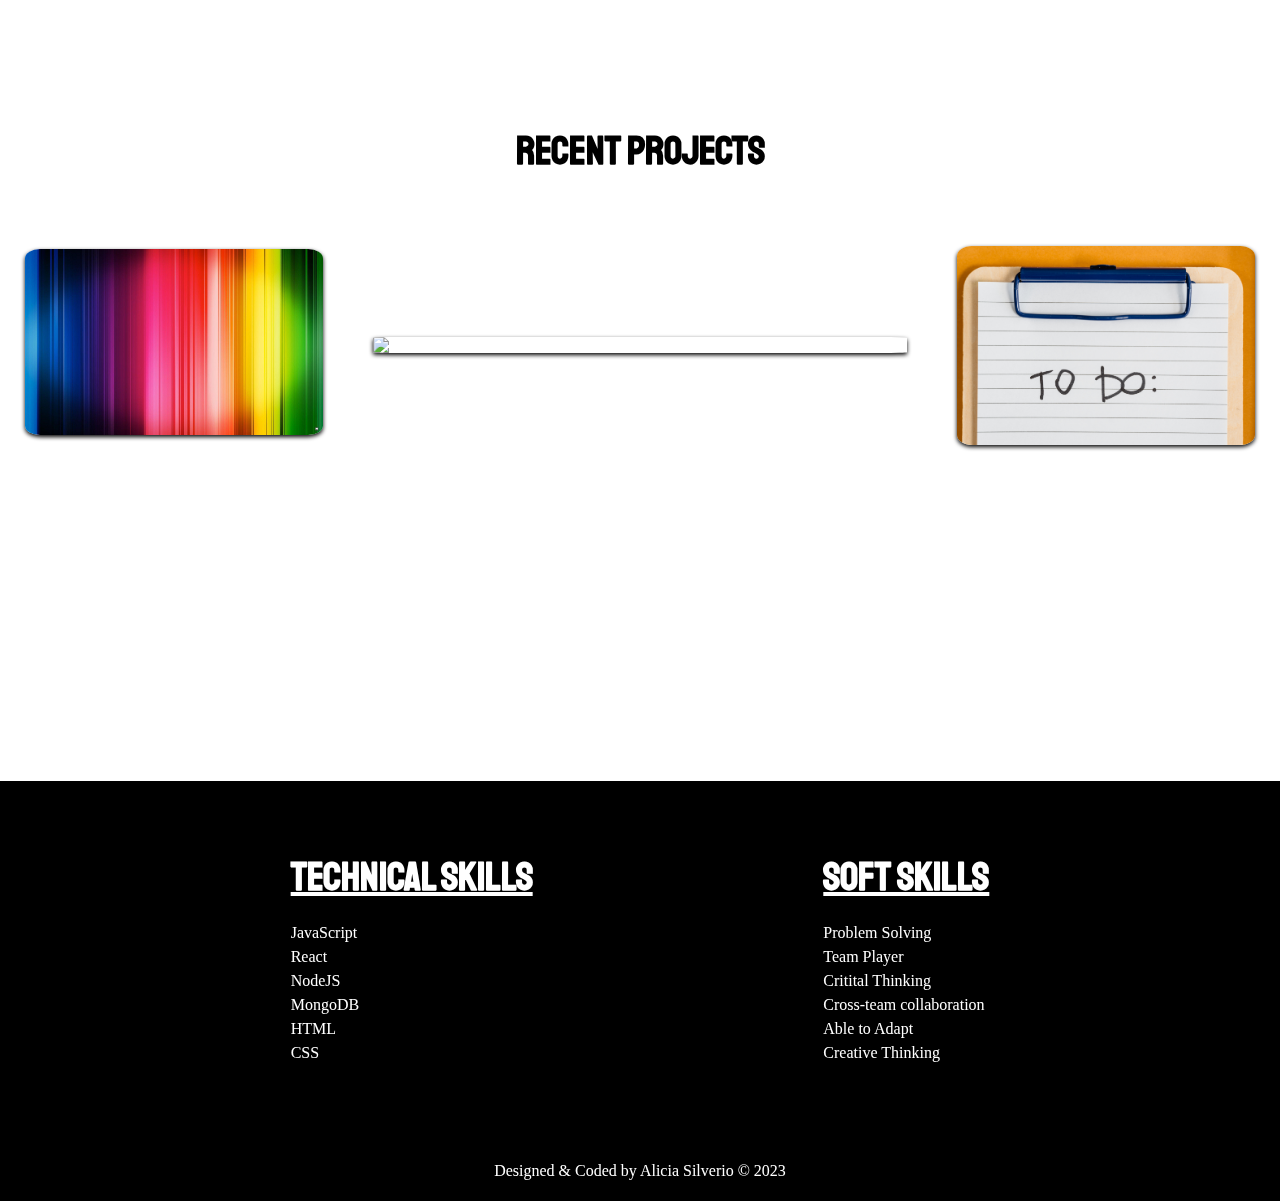
==== commit 0db16d7b: "scroll-margin" ====
--- a/index.html
+++ b/index.html
@@ -11,7 +11,6 @@
   </head>
   <!-- Body -->
   <body>
-    <a name="home-section">
     <nav class="navbar">
       <div class="nav-center">
         <!-- nav header -->
@@ -62,8 +61,8 @@
       
 
     <!-- Home Section -->
+    <a name="home-section">
     <section class="home-section">
-      
       <div class="typewriter">
         <h1>Hi! I'm Alicia Silverio...</h1>
         <h2 id="showMe">Software Engineer</h2>
@@ -98,8 +97,9 @@
       
 
         <!-- Projects Section -->
-        <a name="projects-section">
+       
 <section class="projects-section">
+  <a name="projects-section">
 <!-- <div class="giphy">
   <iframe src="https://giphy.com/embed/3oEjI6SIIHBdRxXI40" width="480" height="480" frameBorder="0" class="giphy-embed"></iframe><a href=""></a>
   <iframe src="https://giphy.com/embed/3oEjI6SIIHBdRxXI40" width="480" height="480" frameBorder="0" class="giphy-embed"></iframe><a href=""></a>
@@ -120,7 +120,7 @@
     </div>
 
     <div class="projects">
-      <img src="images/videoify_img.jpeg" class="images">
+      <img src="images/youtube_photo.jpeg" class="images">
       <div class="project-info">
         <div class="project-title">Videoify</div>
         <p style="margin-left: 20px; margin-right: 20px;">"Videoify" is a music web app that allows users to search for and add their favorite YouTube videos to a personalized playlist. It has full CRUD functionality and uses the YouTube API.</p>
--- a/style.css
+++ b/style.css
@@ -341,12 +341,15 @@
   transform-origin: 100% 100%;
 } */
 
+a{
+  scroll-margin-top: 150px;
+}
 
 /* ABOUT ME SECTION */
 .about-me-section {
   min-height: 70vh;
   background-color: black;
-  z-index: 2
+  z-index: 2;
 }
 
 .about {
@@ -720,3 +723,7 @@
 
 /* #A4BE7B #957BBE */  
 
+/* adjust the scroll position of linked sections */
+section {
+  scroll-margin-top: 300px; /* adjust this value to control how far above the section the landing position should be */
+}
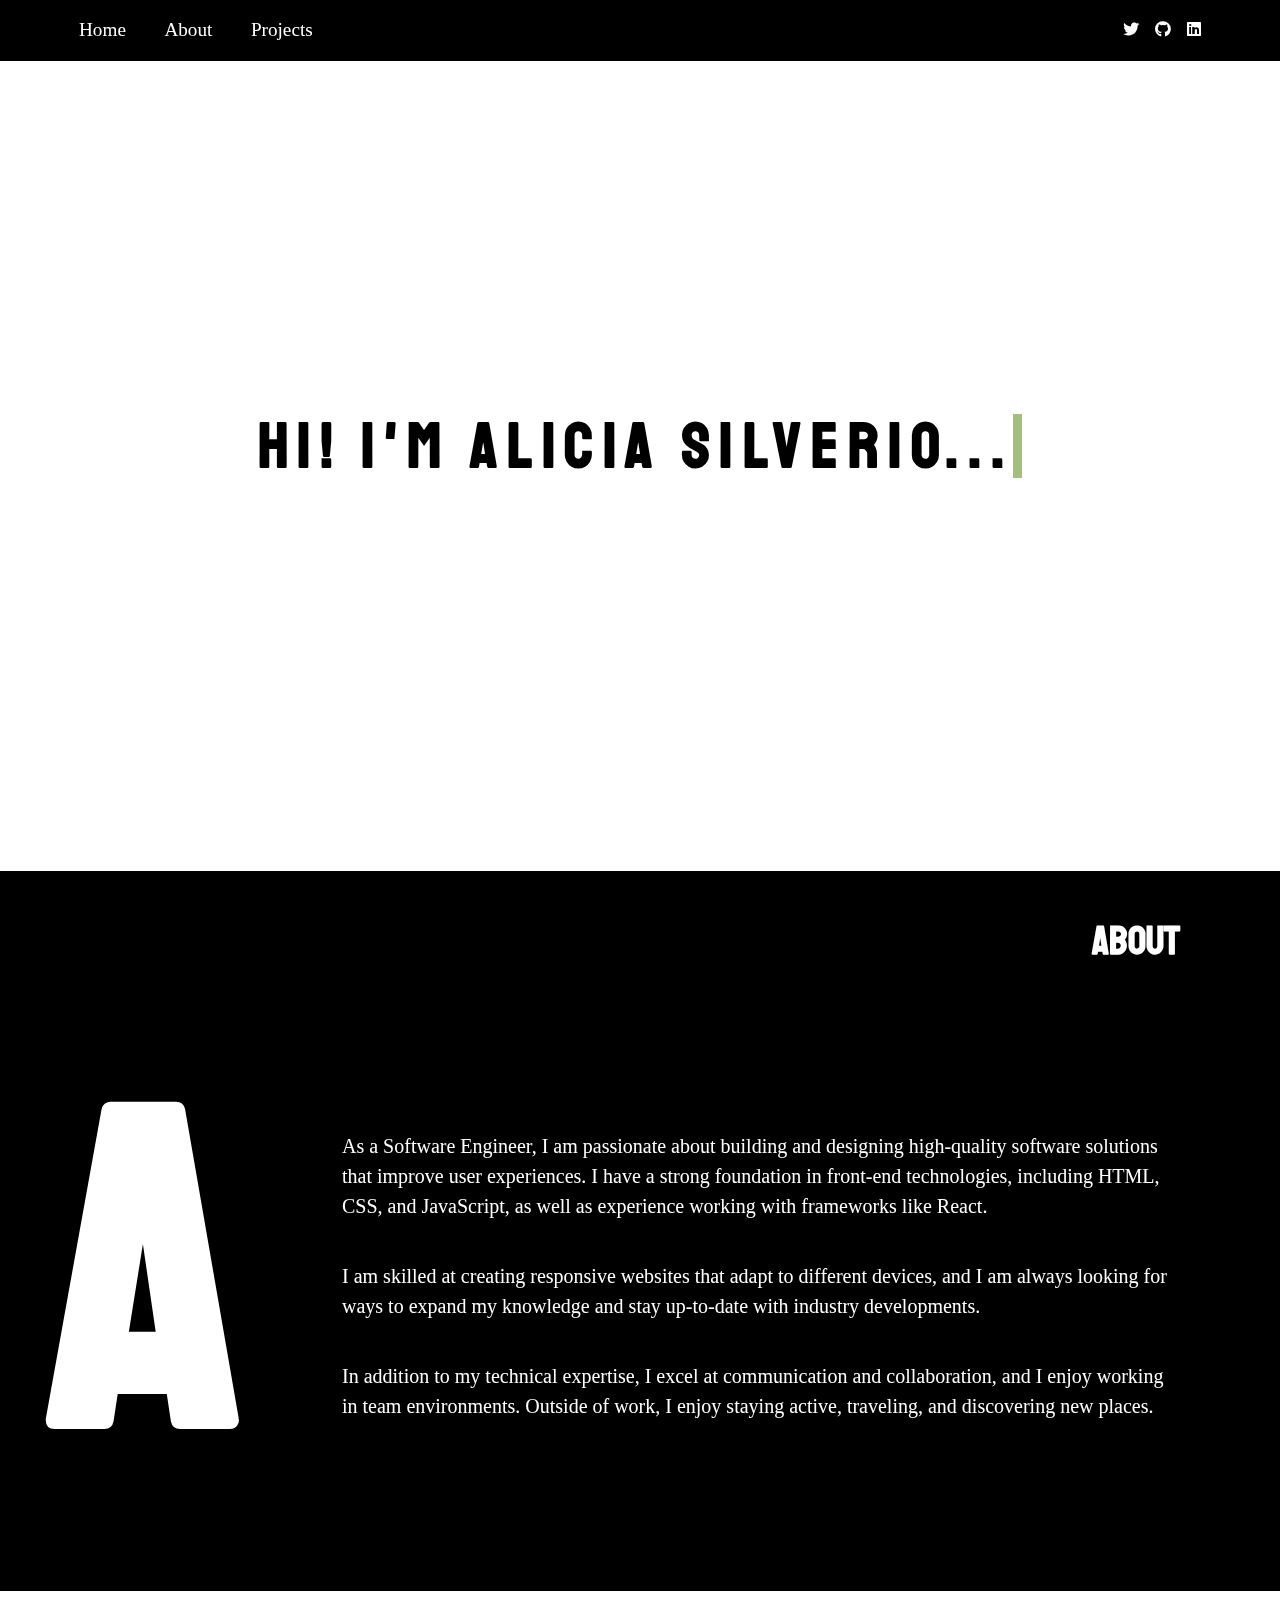
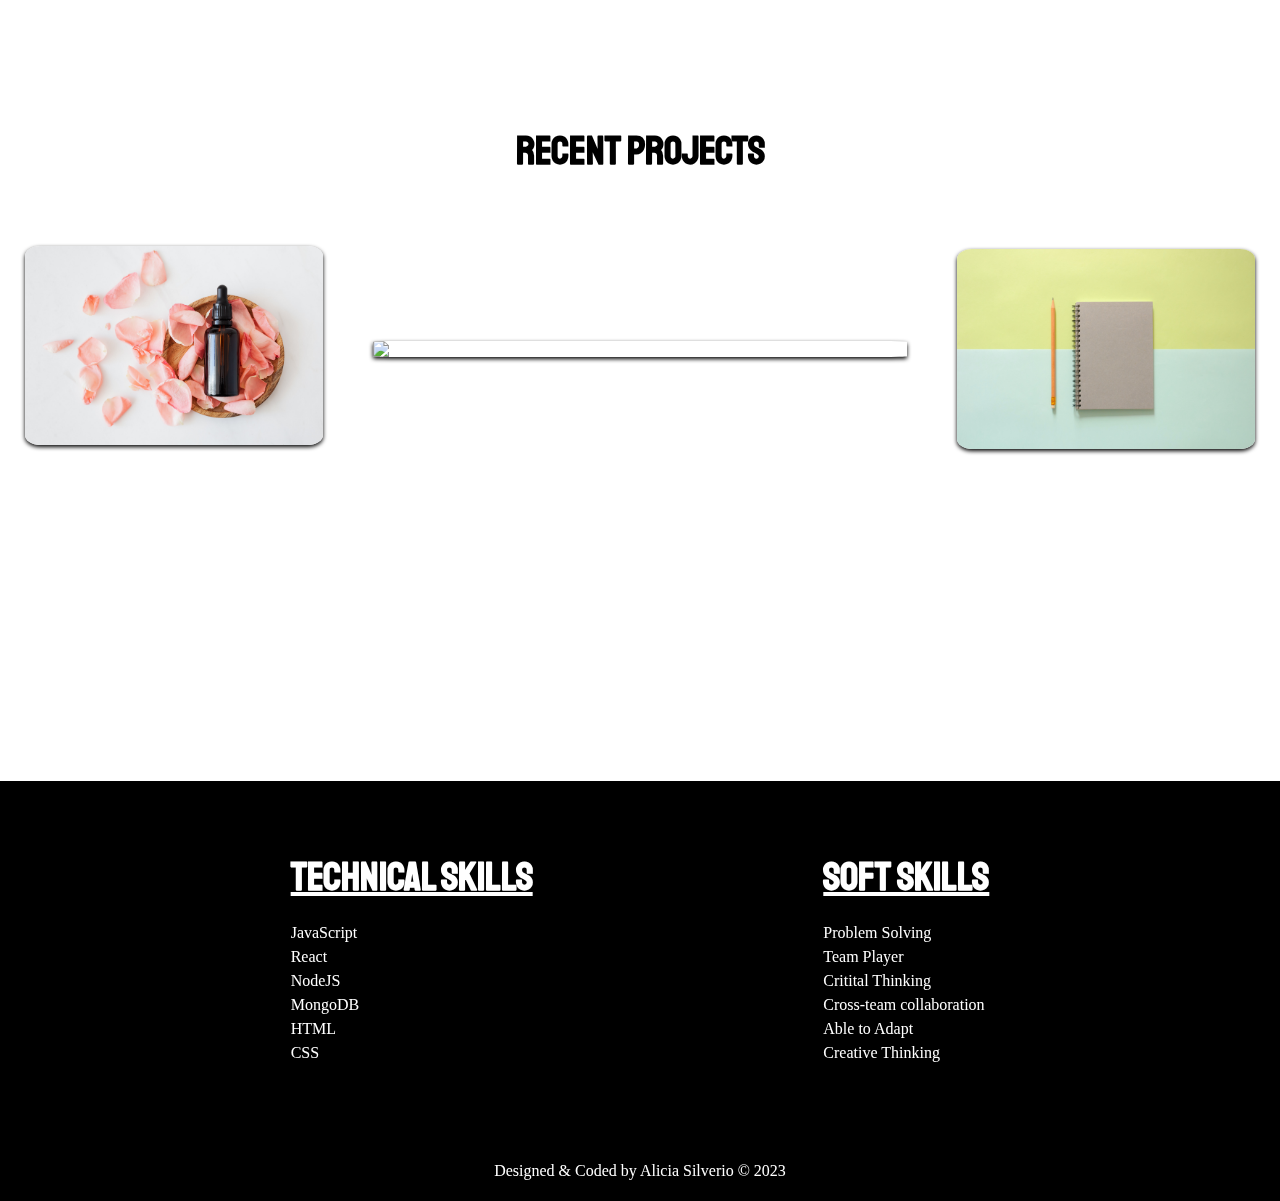
==== commit 00750108: "project update" ====
--- a/index.html
+++ b/index.html
@@ -107,35 +107,38 @@
 </div> -->
     <h2 class="projects-h2">Recent Projects</h2>
     <div class="projects-container">
+
+      <div class="projects">
+        <img src="images/skincare_ copy.jpeg" class="images">
+        <div class="project-info">
+          <div class="project-title">Skincare Central</div>
+          <p style="margin-left: 20px; margin-right: 20px;">This is a full-stack web app built using Python, PostgreSQL, and React. It has full CRUD functionality and three React components. The app is deployed on Heroku, and the source code is stored in two separate Git repositories - one for the backend and one for the frontend. The app is accessible to the public, and it showcases the developer's skills in building a functional full-stack application.</p>
+          <div class="buttons-container">
+            <a class="github-button-link" href="https://github.com/aliciasilverio/Skincare-Central" target="__blank" rel="noreferrer noopener">GitHub</a>
+            <!-- <a class="site-button-link" href="https://aliciasilverio.github.io/color-flipper/" target="__blank" rel="noreferrer noopener">Site</a> -->
+          </div>      
+        </div>
+      </div>
+      
+      <div class="projects">
+        <img src="images/youtube_photo.jpeg" class="images">
+        <div class="project-info">
+          <div class="project-title">Videoify</div>
+          <p style="margin-left: 20px; margin-right: 20px;">"Videoify" is a music web app that allows users to search for and add their favorite YouTube videos to a personalized playlist. It has full CRUD functionality and uses the YouTube API.</p>
+          <div class="buttons-container">
+            <a class="github-button-link" href="https://github.com/aliciasilverio/Video-ify-front-end" target="__blank" rel="noreferrer noopener">GitHub</a>
+          </div>    
+        </div>
+      </div>
+
+
     <div class="projects">
-      <img src="images/colors_.jpeg" class="images">
+      <img src="images/notes copy.jpeg" class="images">
       <div class="project-info">
-        <div class="project-title">Color Flipper</div>
-        <p style="margin-left: 20px; margin-right: 20px;">Color Flipper is a web app that allows users to flip through different colors and find the perfect shade. There are two modes available: predefined colors or a selection of hex colors. Users can easily experiment with different color combinations.</p>
+        <div class="project-title">Keeper</div>
+        <p style="margin-left: 20px; margin-right: 20px;">"Keeper" is a React-based app for efficient personal knowledge management. It offers advanced note-taking functionality for easy creation, reading, and deletion of notes with titles for quick retrieval. Stored in an aesthetically-pleasing manner, "Keeper" provides a seamless user experience to stay organized and on top of your game.</p>
         <div class="buttons-container">
-          <a class="github-button-link" href="https://github.com/aliciasilverio/color-flipper" target="__blank" rel="noreferrer noopener">GitHub</a>
-          <!-- <a class="site-button-link" href="https://aliciasilverio.github.io/color-flipper/" target="__blank" rel="noreferrer noopener">Site</a> -->
-        </div>      
-      </div>
-    </div>
-
-    <div class="projects">
-      <img src="images/youtube_photo.jpeg" class="images">
-      <div class="project-info">
-        <div class="project-title">Videoify</div>
-        <p style="margin-left: 20px; margin-right: 20px;">"Videoify" is a music web app that allows users to search for and add their favorite YouTube videos to a personalized playlist. It has full CRUD functionality and uses the YouTube API.</p>
-        <div class="buttons-container">
-          <a class="github-button-link" href="https://github.com/aliciasilverio/Video-ify-front-end" target="__blank" rel="noreferrer noopener">GitHub</a>
-        </div>    
-      </div>
-    </div>
-    <div class="projects">
-      <img src="images/to-do.jpeg" class="images">
-      <div class="project-info">
-        <div class="project-title">To-Do Project</div>
-        <p style="margin-left: 20px; margin-right: 20px;">This web app that allows users to add, remove, and prioritize tasks in an efficient and user-friendly manner. It is responsive and built with HTML, CSS, and JavaScript to provide a seamless user experience.</p>
-        <div class="buttons-container">
-          <a class="github-button-link" href="https://github.com/aliciasilverio/todo-list" target="__blank" rel="noreferrer noopener">GitHub</a>
+          <a class="github-button-link" href="https://github.com/aliciasilverio/Keeper-App" target="__blank" rel="noreferrer noopener">GitHub</a>
           <!-- <a class="site-button-link" href="https://aliciasilverio.github.io/todo-list/" target="__blank" rel="noreferrer noopener">Site</a> -->
         </div>
       </div>
@@ -148,7 +151,7 @@
       <section class="background-video-section">
         <div class="parallaxvideo">
           <video autoplay muted loop>
-          <source src="videos/Grass - 66810_.mp4" type="video/mp4">
+          <source src="videos/Grass - 66810_ copy.mp4" type="video/mp4">
           </video>
         </div>
       </section>
